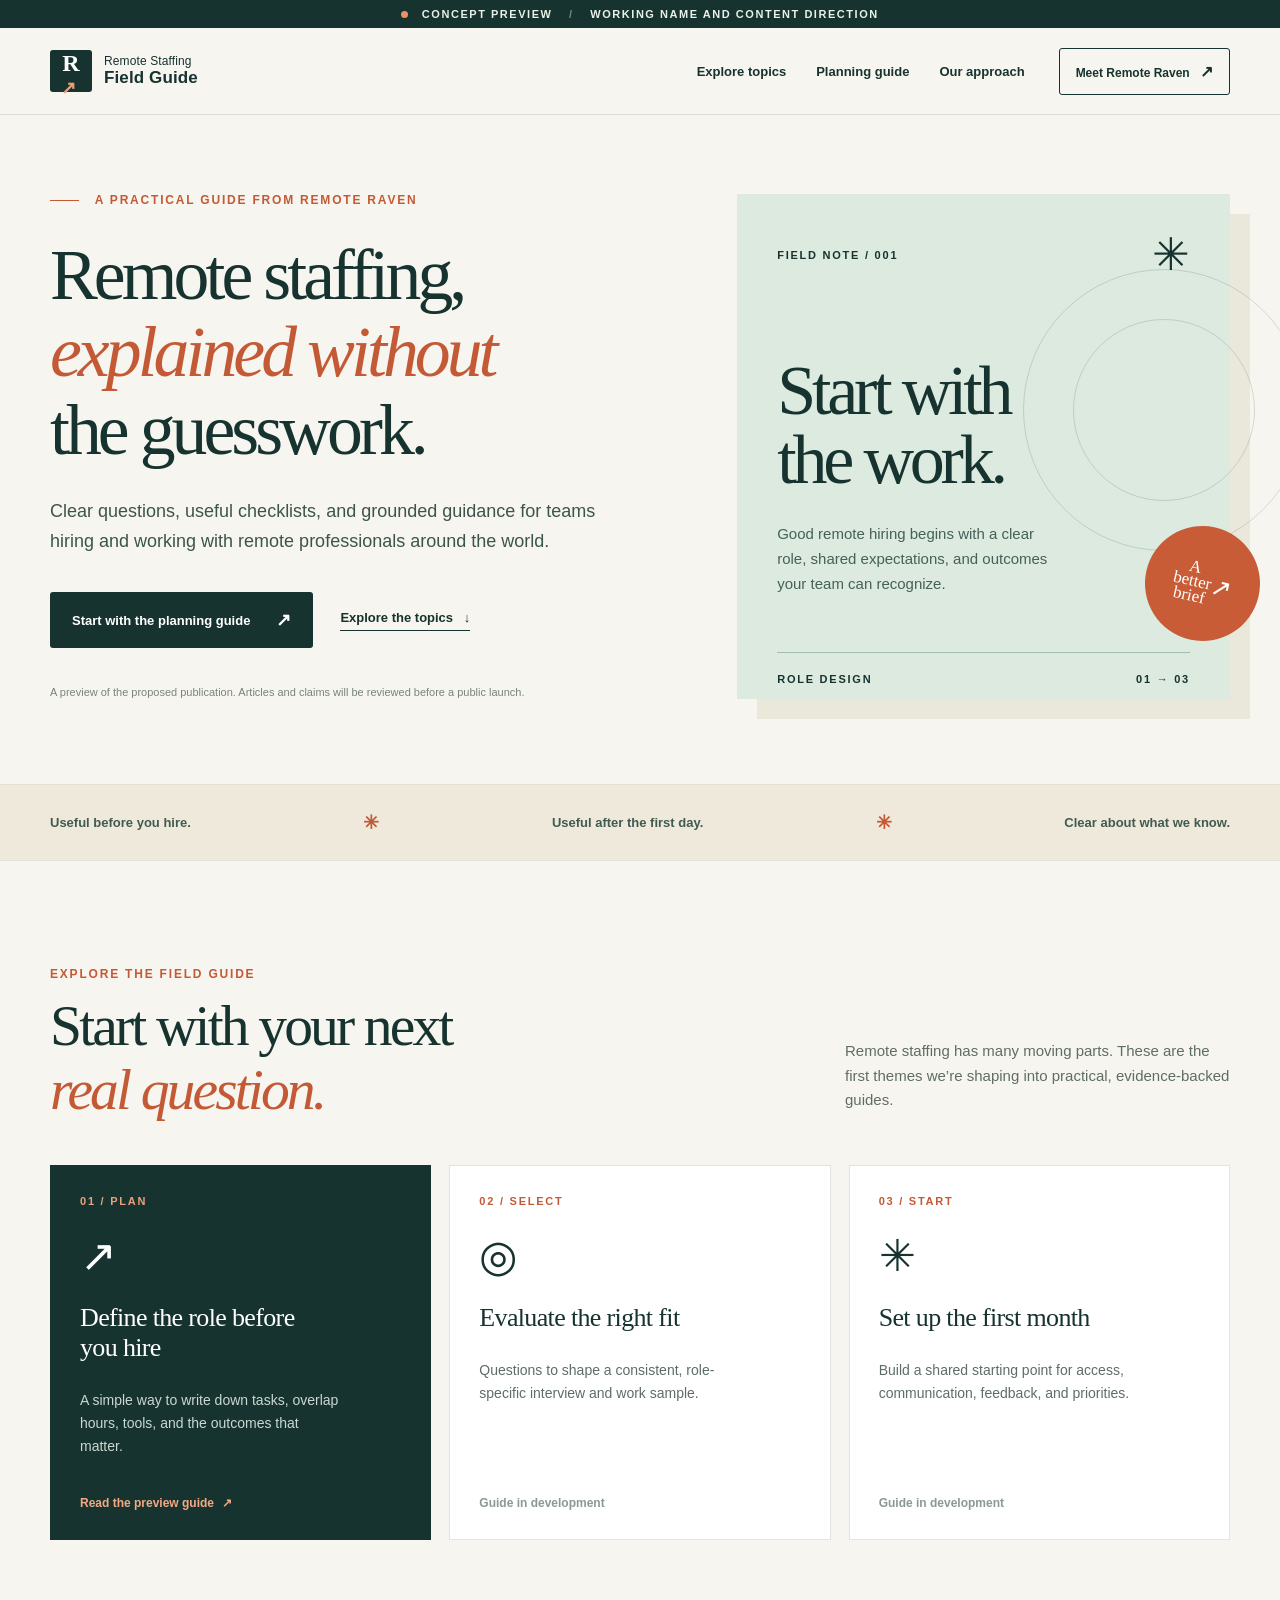
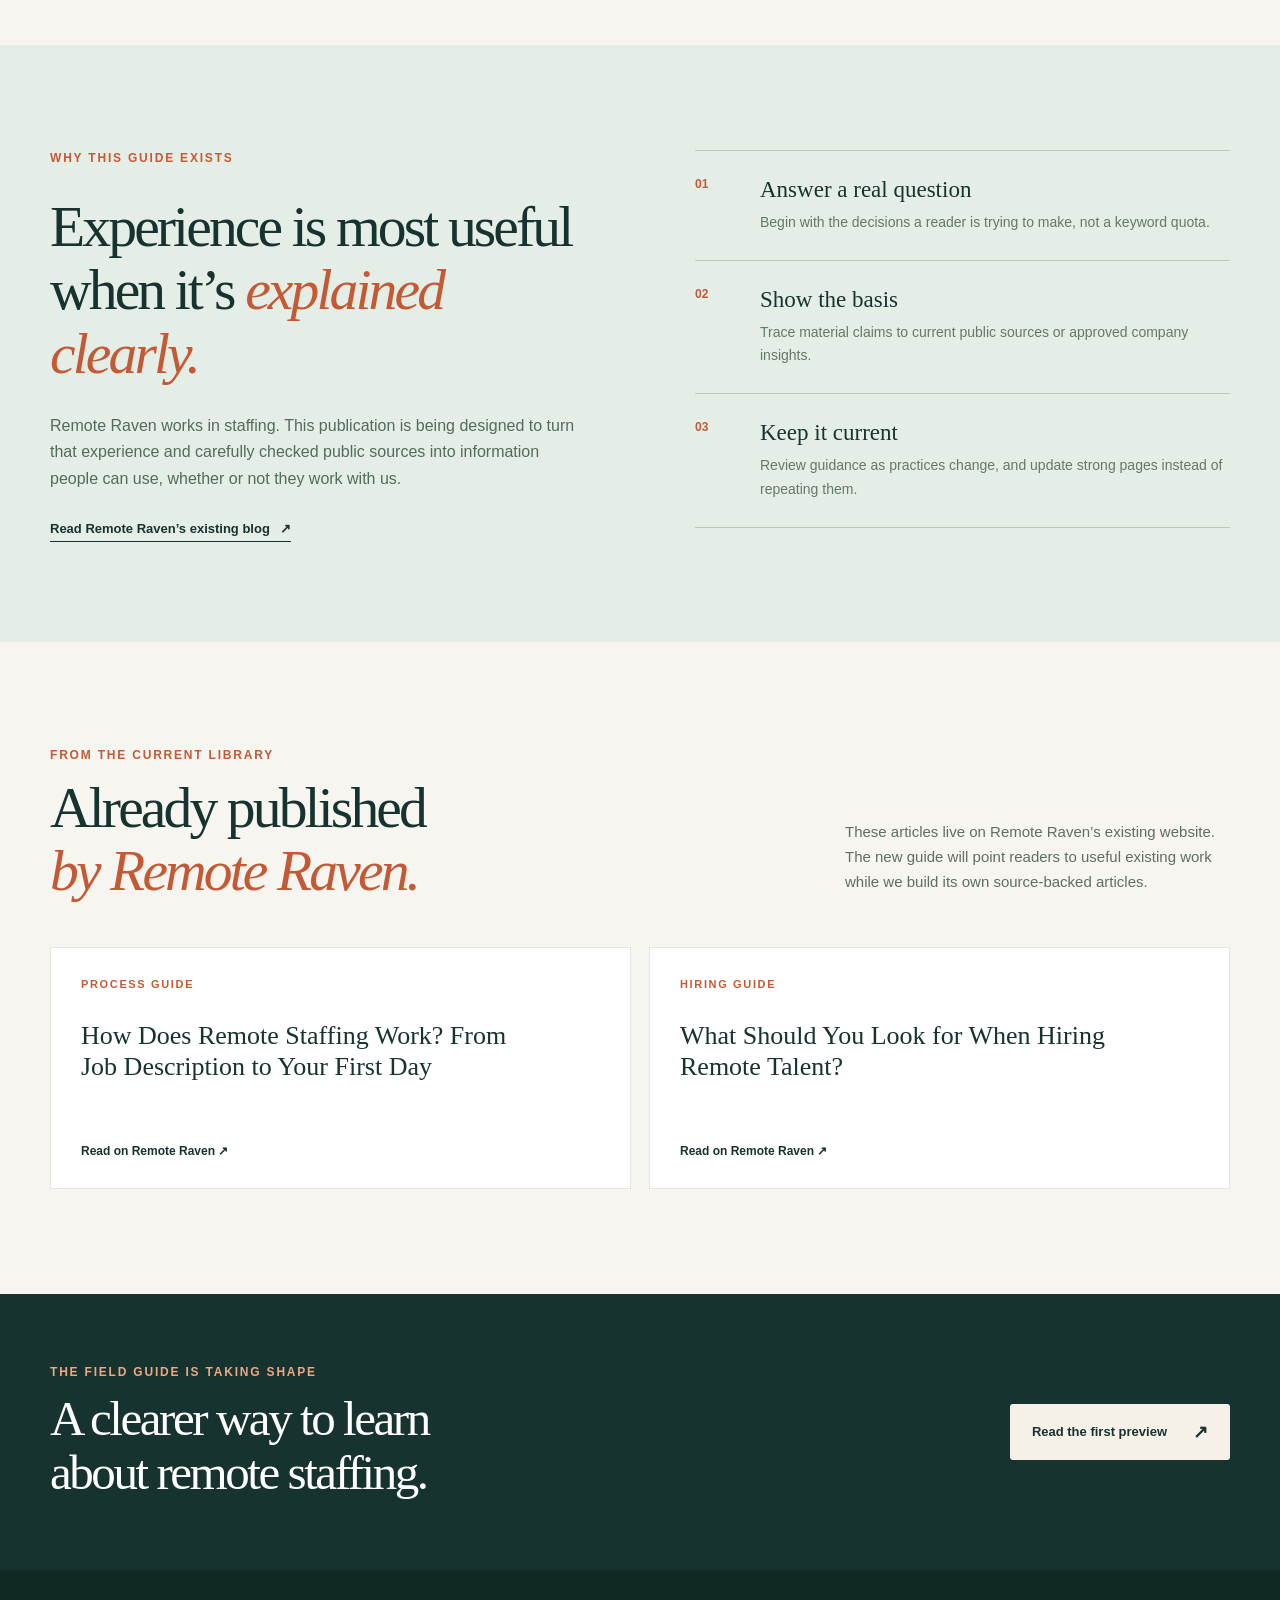
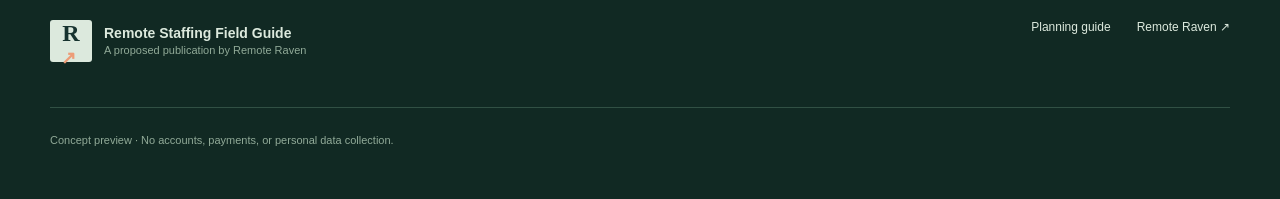
==== index.html @ f3cec759 "Build field guide concept preview" ====
<!doctype html>
<html lang="en">
<head>
  <meta charset="utf-8">
  <meta name="viewport" content="width=device-width, initial-scale=1">
  <meta name="robots" content="noindex,nofollow">
  <meta name="description" content="A preview of Remote Staffing Field Guide, a practical resource from Remote Raven for planning, hiring, and supporting remote teams.">
  <meta http-equiv="Content-Security-Policy" content="default-src 'none'; style-src 'self'; img-src 'self' data:; script-src 'self'; base-uri 'none'; form-action 'none'; frame-ancestors 'none'">
  <title>Remote Staffing Field Guide — Preview</title>
  <link rel="stylesheet" href="styles.css">
  <script src="script.js" defer></script>
</head>
<body>
  <a class="skip" href="#main">Skip to content</a>
  <div class="preview-bar"><span class="dot"></span> Concept preview <span class="bar-divider">/</span> Working name and content direction</div>
  <header class="site-header">
    <div class="container header-inner">
      <a class="brand" href="index.html" aria-label="Remote Staffing Field Guide home"><span class="brand-mark">R<span>↗</span></span><span class="brand-text">Remote Staffing<br><strong>Field Guide</strong></span></a>
      <nav aria-label="Primary navigation">
        <a href="#topics">Explore topics</a>
        <a href="guide.html">Planning guide</a>
        <a href="#method">Our approach</a>
      </nav>
      <a class="nav-cta" href="https://hireremoteraven.com/">Meet Remote Raven <span aria-hidden="true">↗</span></a>
    </div>
  </header>
  <main id="main">
    <section class="hero">
      <div class="container hero-grid">
        <div class="hero-copy">
          <p class="eyebrow"><span class="eyebrow-line"></span> A practical guide from Remote Raven</p>
          <h1>Remote staffing,<br><em>explained without</em><br>the guesswork.</h1>
          <p class="lead">Clear questions, useful checklists, and grounded guidance for teams hiring and working with remote professionals around the world.</p>
          <div class="hero-actions"><a class="button button-dark" href="guide.html">Start with the planning guide <span aria-hidden="true">↗</span></a><a class="text-link" href="#topics">Explore the topics <span aria-hidden="true">↓</span></a></div>
          <p class="hero-note">A preview of the proposed publication. Articles and claims will be reviewed before a public launch.</p>
        </div>
        <div class="hero-visual" aria-label="Illustration of a remote hiring plan">
          <div class="visual-top"><span class="small-label">FIELD NOTE  /  001</span><span class="visual-sun" aria-hidden="true">✳</span></div>
          <div class="visual-title">Start with<br>the work.</div>
          <p>Good remote hiring begins with a clear role, shared expectations, and outcomes your team can recognize.</p>
          <div class="visual-rule"></div>
          <div class="visual-bottom"><span>ROLE DESIGN</span><span>01 → 03</span></div>
          <div class="visual-sticker" aria-hidden="true">A<br>better<br>brief<br><span>↗</span></div>
        </div>
      </div>
    </section>
    <section class="intro-strip" aria-label="Editorial promise"><div class="container strip-inner"><span>Useful before you hire.</span><span class="strip-icon" aria-hidden="true">✳</span><span>Useful after the first day.</span><span class="strip-icon" aria-hidden="true">✳</span><span>Clear about what we know.</span></div></section>
    <section class="section topics" id="topics">
      <div class="container">
        <div class="section-heading"><div><p class="eyebrow">Explore the field guide</p><h2>Start with your next<br><em>real question.</em></h2></div><p>Remote staffing has many moving parts. These are the first themes we’re shaping into practical, evidence-backed guides.</p></div>
        <div class="topic-grid">
          <a class="topic-card topic-card-feature" href="guide.html"><span class="card-number">01 / PLAN</span><div class="card-icon" aria-hidden="true">↗</div><h3>Define the role before you hire</h3><p>A simple way to write down tasks, overlap hours, tools, and the outcomes that matter.</p><span class="card-link">Read the preview guide <span aria-hidden="true">↗</span></span></a>
          <div class="topic-card"><span class="card-number">02 / SELECT</span><div class="card-icon" aria-hidden="true">◎</div><h3>Evaluate the right fit</h3><p>Questions to shape a consistent, role-specific interview and work sample.</p><span class="card-status">Guide in development</span></div>
          <div class="topic-card"><span class="card-number">03 / START</span><div class="card-icon" aria-hidden="true">✳</div><h3>Set up the first month</h3><p>Build a shared starting point for access, communication, feedback, and priorities.</p><span class="card-status">Guide in development</span></div>
        </div>
      </div>
    </section>
    <section class="section method" id="method"><div class="container method-grid"><div><p class="eyebrow">Why this guide exists</p><h2>Experience is most useful<br>when it’s <em>explained clearly.</em></h2><p class="method-lead">Remote Raven works in staffing. This publication is being designed to turn that experience and carefully checked public sources into information people can use, whether or not they work with us.</p><a class="text-link" href="https://hireremoteraven.com/blog/">Read Remote Raven’s existing blog <span aria-hidden="true">↗</span></a></div><div class="method-list"><div><span>01</span><div><h3>Answer a real question</h3><p>Begin with the decisions a reader is trying to make, not a keyword quota.</p></div></div><div><span>02</span><div><h3>Show the basis</h3><p>Trace material claims to current public sources or approved company insights.</p></div></div><div><span>03</span><div><h3>Keep it current</h3><p>Review guidance as practices change, and update strong pages instead of repeating them.</p></div></div></div></div></section>
    <section class="section library"><div class="container"><div class="section-heading library-heading"><div><p class="eyebrow">From the current library</p><h2>Already published<br><em>by Remote Raven.</em></h2></div><p>These articles live on Remote Raven’s existing website. The new guide will point readers to useful existing work while we build its own source-backed articles.</p></div><div class="library-grid"><a href="https://hireremoteraven.com/blog/how-does-remote-staffing-work-from-job-description-to-your-first-day/" class="library-card"><span>PROCESS GUIDE</span><h3>How Does Remote Staffing Work? From Job Description to Your First Day</h3><span class="external">Read on Remote Raven ↗</span></a><a href="https://hireremoteraven.com/blog/what-should-you-look-for-when-hiring-remote-talent-10-qualities-that-matter/" class="library-card"><span>HIRING GUIDE</span><h3>What Should You Look for When Hiring Remote Talent?</h3><span class="external">Read on Remote Raven ↗</span></a></div></div></section>
    <section class="closing"><div class="container closing-inner"><div><p class="eyebrow">The field guide is taking shape</p><h2>A clearer way to learn<br>about remote staffing.</h2></div><a class="button button-light" href="guide.html">Read the first preview <span aria-hidden="true">↗</span></a></div></section>
  </main>
  <footer><div class="container footer-inner"><div class="footer-brand"><span class="brand-mark">R<span>↗</span></span><div>Remote Staffing Field Guide<br><small>A proposed publication by Remote Raven</small></div></div><div class="footer-links"><a href="guide.html">Planning guide</a><a href="https://hireremoteraven.com/">Remote Raven ↗</a></div><p>Concept preview · No accounts, payments, or personal data collection.</p></div></footer>
</body>
</html>
---- styles.css ----
:root{--ink:#17332f;--muted:#5e6d66;--paper:#f7f5ef;--cream:#eee9db;--line:#d9dfd5;--accent:#c35a35;--teal:#d5e9df;--white:#fff;--max:1180px}
*{box-sizing:border-box}html{scroll-behavior:smooth}body{margin:0;background:var(--paper);color:var(--ink);font-family:Inter,Arial,Helvetica,sans-serif;-webkit-font-smoothing:antialiased}a{color:inherit;text-decoration:none}a:focus-visible,button:focus-visible{outline:3px solid var(--accent);outline-offset:4px}p{line-height:1.65}h1,h2,h3,p{margin-top:0}.container{width:min(var(--max),calc(100% - 64px));margin:auto}.skip{position:absolute;top:-100px;left:8px;background:#fff;padding:12px;z-index:100}.skip:focus{top:8px}.preview-bar{background:var(--ink);color:#e8f1e9;text-align:center;padding:8px 12px;font-size:11px;font-weight:700;letter-spacing:.14em;text-transform:uppercase}.dot{display:inline-block;width:7px;height:7px;border-radius:50%;background:#eb9168;margin-right:9px}.bar-divider{margin:0 12px;opacity:.45}.site-header{background:var(--paper);border-bottom:1px solid var(--line)}.header-inner{height:86px;display:flex;align-items:center;gap:34px}.brand{display:flex;align-items:center;gap:12px;white-space:nowrap}.brand-mark{width:42px;height:42px;display:grid;place-items:center;background:var(--ink);color:white;border-radius:3px;font-family:Georgia,serif;font-size:24px;font-weight:bold;letter-spacing:-5px;padding-right:5px}.brand-mark span{color:#ed9c77;font-family:Arial,sans-serif;font-size:18px;letter-spacing:0}.brand-text{font-size:12px;line-height:1.12;letter-spacing:.01em}.brand-text strong{font-size:17px}.site-header nav{display:flex;gap:30px;margin-left:auto;font-size:13px;font-weight:600}.site-header nav a:hover,.footer-links a:hover{color:var(--accent)}.nav-cta{font-size:12px;font-weight:700;border:1px solid var(--ink);padding:13px 16px;border-radius:3px;white-space:nowrap}.nav-cta:hover{background:var(--ink);color:#fff}.nav-cta span{font-size:16px;padding-left:7px}.hero{padding:77px 0 82px;overflow:hidden}.hero-grid{display:grid;grid-template-columns:1.12fr .88fr;gap:60px;align-items:center}.eyebrow{font-size:12px;letter-spacing:.15em;text-transform:uppercase;font-weight:800;color:var(--accent);line-height:1.4}.eyebrow-line{display:inline-block;width:29px;height:1px;background:var(--accent);vertical-align:middle;margin-right:11px}.hero h1,.article-hero h1{font-family:Georgia,'Times New Roman',serif;font-weight:400;letter-spacing:-.055em;line-height:1.08;font-size:clamp(52px,5.6vw,78px);margin:28px 0}.hero h1 em,h2 em,.article-hero h1 em{font-weight:400;color:var(--accent)}.lead{font-size:18px;color:#3c554c;max-width:565px}.hero-actions{display:flex;align-items:center;gap:27px;margin-top:36px;flex-wrap:wrap}.button{display:inline-flex;align-items:center;justify-content:space-between;gap:26px;padding:17px 22px;border-radius:3px;font-size:13px;font-weight:700}.button span{font-size:18px}.button-dark{background:var(--ink);color:white}.button-dark:hover{background:#285449}.button-light{background:#f5f1e8;color:var(--ink)}.button-light:hover{background:white}.text-link{border-bottom:1px solid currentColor;padding-bottom:5px;font-size:13px;font-weight:750}.text-link:hover{color:var(--accent)}.text-link span{padding-left:7px}.hero-note{font-size:11px;color:#77847c;margin:35px 0 0}.hero-visual{height:505px;background:#dceadf;position:relative;padding:38px 40px;box-shadow:20px 20px 0 #eae8db;overflow:visible}.hero-visual:before{content:"";position:absolute;width:280px;height:280px;border-radius:50%;border:1px solid rgba(24,68,59,.16);top:75px;right:-75px}.hero-visual:after{content:"";position:absolute;width:180px;height:180px;border-radius:50%;border:1px solid rgba(24,68,59,.16);top:125px;right:-25px}.visual-top,.visual-bottom{display:flex;justify-content:space-between;align-items:center}.small-label,.visual-bottom{font-size:11px;font-weight:800;letter-spacing:.16em}.visual-sun{font-size:45px;line-height:1}.visual-title{font-family:Georgia,serif;font-size:70px;line-height:.98;letter-spacing:-.06em;margin-top:80px;position:relative;z-index:1}.hero-visual p{position:relative;z-index:1;max-width:290px;font-size:15px;color:#456159;margin-top:28px}.visual-rule{height:1px;background:#a4bdb0;margin-top:55px}.visual-bottom{margin-top:20px}.visual-sticker{position:absolute;right:-30px;bottom:58px;width:115px;height:115px;border-radius:50%;background:#c75c37;color:#fff;display:flex;align-items:center;justify-content:center;text-align:center;transform:rotate(13deg);font-family:Georgia,serif;font-size:17px;line-height:.85;z-index:2}.visual-sticker span{font-size:25px}.intro-strip{background:var(--cream);border-top:1px solid #e4e2d8;border-bottom:1px solid #e4e2d8}.strip-inner{min-height:75px;display:flex;align-items:center;justify-content:space-between;gap:14px;color:#415b50;font-size:13px;font-weight:650}.strip-icon{font-size:19px;color:var(--accent)}.section{padding:105px 0}.section-heading{display:flex;align-items:end;justify-content:space-between;gap:60px;margin-bottom:44px}.section-heading h2,.method h2,.closing h2{font-family:Georgia,serif;font-weight:400;letter-spacing:-.05em;font-size:clamp(40px,4.5vw,61px);line-height:1.1;margin-bottom:0}.section-heading>p{max-width:385px;font-size:15px;color:var(--muted);margin:0 0 8px}.topic-grid{display:grid;grid-template-columns:repeat(3,1fr);gap:18px}.topic-card{min-height:352px;background:#fff;border:1px solid #e3e5df;padding:29px;display:flex;flex-direction:column;transition:transform .18s,box-shadow .18s}.topic-card:hover{transform:translateY(-4px);box-shadow:0 14px 30px #17332f12}.topic-card-feature{background:var(--ink);color:#fff;border-color:var(--ink)}.card-number{font-size:11px;font-weight:800;letter-spacing:.16em;color:var(--accent)}.topic-card-feature .card-number{color:#eba07c}.card-icon{font-family:Georgia,serif;font-size:44px;margin:28px 0 24px;line-height:1}.topic-card h3{font-family:Georgia,serif;font-size:26px;font-weight:400;line-height:1.15;letter-spacing:-.025em;max-width:250px}.topic-card p{font-size:14px;color:var(--muted);max-width:260px}.topic-card-feature p{color:#c9d8d1}.card-link,.card-status{margin-top:auto;padding-top:24px;font-size:12px;font-weight:750}.card-link{color:#f3a985}.card-link span{padding-left:5px}.card-status{color:#8b9990}.method{background:#e5eee6}.method-grid{display:grid;grid-template-columns:1fr 1fr;gap:110px}.method h2{margin:28px 0}.method-lead{color:#526b5e;font-size:16px;max-width:530px;margin-bottom:27px}.method-list{border-top:1px solid #b9cbbd}.method-list>div{display:grid;grid-template-columns:50px 1fr;padding:26px 0;border-bottom:1px solid #b9cbbd;gap:15px}.method-list span{font-size:12px;font-weight:800;color:var(--accent)}.method-list h3{font-family:Georgia,serif;font-size:23px;font-weight:400;margin-bottom:8px}.method-list p{color:#64786a;font-size:14px;margin:0}.library-grid{display:grid;grid-template-columns:1fr 1fr;gap:18px}.library-card{background:#fff;border:1px solid #e3e5df;min-height:242px;padding:30px;display:flex;flex-direction:column}.library-card:hover{border-color:var(--accent)}.library-card>span:first-child{color:var(--accent);letter-spacing:.15em;font-size:11px;font-weight:800}.library-card h3{font-family:Georgia,serif;font-size:26px;line-height:1.2;font-weight:400;max-width:460px;margin:30px 0}.library-card .external{font-size:12px;font-weight:750;margin-top:auto}.closing{background:var(--ink);color:#fff;padding:70px 0}.closing-inner{display:flex;justify-content:space-between;align-items:center;gap:40px}.closing .eyebrow{color:#eda984}.closing h2{font-size:49px}footer{background:#112923;color:#dce9dd;padding:50px 0}.footer-inner{display:grid;grid-template-columns:1fr auto;gap:20px;align-items:start}.footer-brand{display:flex;align-items:center;gap:12px;font-size:14px;font-weight:700}.footer-brand .brand-mark{background:#dce9dd;color:#17332f}.footer-brand small{font-size:11px;font-weight:400;color:#91aa98}.footer-links{display:flex;gap:26px;font-size:12px}.footer-inner>p{grid-column:1/-1;color:#91aa98;font-size:11px;margin:25px 0 0;border-top:1px solid #315044;padding-top:23px}
.article-hero{background:#e5eee6;padding:55px 0 80px}.back-link{font-size:12px;font-weight:700;color:#4d685a}.back-link:hover{color:var(--accent)}.article-head-grid{display:grid;grid-template-columns:1.35fr .65fr;gap:80px;align-items:end;margin-top:55px}.article-hero h1{font-size:clamp(58px,6vw,86px);margin:20px 0}.article-hero .lead{max-width:650px}.article-aside{background:#f9f8f0;padding:28px;border-top:4px solid var(--accent);margin-bottom:8px}.article-aside p{font-family:Georgia,serif;font-size:24px;line-height:1.3;margin:34px 0}.article-aside>span:last-child{font-size:11px;color:#75857a}.article-layout{display:grid;grid-template-columns:230px minmax(0,720px);gap:80px;align-items:start;padding-top:72px;padding-bottom:120px}.article-nav{position:sticky;top:30px;display:flex;flex-direction:column;gap:16px}.article-nav>span{font-size:10px;font-weight:800;letter-spacing:.15em;color:var(--accent);margin-bottom:9px}.article-nav a{font-size:12px;font-weight:700;color:#5c6f61}.article-nav a:hover{color:var(--accent)}.article-body{font-size:16px;line-height:1.8;color:#40584b}.draft-note{background:#f5e8d8;border-left:3px solid var(--accent);padding:14px 18px;font-size:12px;line-height:1.55;margin-bottom:35px}.article-intro{font-family:Georgia,serif;color:var(--ink);font-size:25px;line-height:1.45;margin-bottom:65px}.article-body section{padding:44px 0 54px;border-top:1px solid #d6ded4;scroll-margin-top:40px}.section-kicker{font-size:11px;color:var(--accent);font-weight:800;letter-spacing:.16em}.article-body h2{font-family:Georgia,serif;font-size:40px;letter-spacing:-.04em;font-weight:400;color:var(--ink);line-height:1.15;margin:17px 0 20px}.article-body p{margin-bottom:20px}.example-box{background:#e7eee6;padding:24px 28px;margin-top:30px}.example-box span{font-size:10px;font-weight:800;letter-spacing:.16em;color:var(--accent)}.example-box p{font-family:Georgia,serif;font-size:20px;line-height:1.45;color:var(--ink);margin:11px 0 0}.checklist{list-style:none;padding:0;margin:25px 0}.checklist li{border-top:1px solid #d9e0d7;padding:15px 0;display:flex;align-items:baseline;gap:16px}.checklist li:last-child{border-bottom:1px solid #d9e0d7}.checklist li span{color:var(--accent);font-weight:800}.article-end{background:var(--ink);color:#fff;padding:30px;margin-top:5px}.article-end p{font-family:Georgia,serif;font-size:21px;margin:0 0 12px}.article-end .text-link{color:#f1ad8b}
@media(max-width:1000px){.site-header nav{gap:14px}.hero-grid{gap:35px}.hero-visual{height:470px}.visual-title{font-size:60px}.method-grid{gap:50px}.article-layout{gap:40px}}
@media(max-width:760px){.container{width:min(100% - 36px,var(--max))}.header-inner{height:auto;min-height:72px;flex-wrap:wrap;padding:14px 0}.site-header nav{order:3;width:100%;justify-content:space-between;margin:2px 0 0;gap:12px;font-size:11px}.nav-cta{margin-left:auto;padding:10px;font-size:11px}.hero{padding:56px 0 65px}.hero-grid{grid-template-columns:1fr;gap:45px}.hero h1{font-size:clamp(49px,11vw,70px)}.hero-visual{width:calc(100% - 20px);height:430px;box-shadow:16px 16px 0 #eae8db}.visual-title{margin-top:62px}.visual-sticker{right:-20px}.strip-inner{font-size:11px;flex-wrap:wrap;justify-content:center;padding:18px 0;text-align:center}.strip-icon:last-of-type{display:none}.section{padding:70px 0}.section-heading{display:block}.section-heading>p{margin-top:23px}.topic-grid,.library-grid,.method-grid,.article-head-grid,.article-layout{grid-template-columns:1fr}.topic-card{min-height:310px}.method-grid{gap:35px}.closing-inner{align-items:start;flex-direction:column}.closing h2{font-size:42px}.article-hero{padding:35px 0 55px}.article-head-grid{gap:28px;margin-top:36px}.article-aside{max-width:420px}.article-layout{padding-top:44px;gap:35px}.article-nav{position:static;border-bottom:1px solid var(--line);padding-bottom:20px}.footer-inner{grid-template-columns:1fr}.footer-links{margin-top:15px}}
@media(max-width:480px){.preview-bar{font-size:9px}.brand-text{font-size:10px}.brand-text strong{font-size:14px}.brand-mark{width:36px;height:36px;font-size:21px}.nav-cta{font-size:0;padding:8px 11px}.nav-cta span{font-size:19px;padding:0}.hero h1,.article-hero h1{font-size:46px}.lead{font-size:16px}.hero-actions{align-items:flex-start;flex-direction:column;gap:25px}.hero-visual{height:410px;padding:30px}.visual-title{font-size:55px}.visual-rule{margin-top:42px}.section-heading h2,.method h2{font-size:42px}.article-body h2{font-size:35px}}
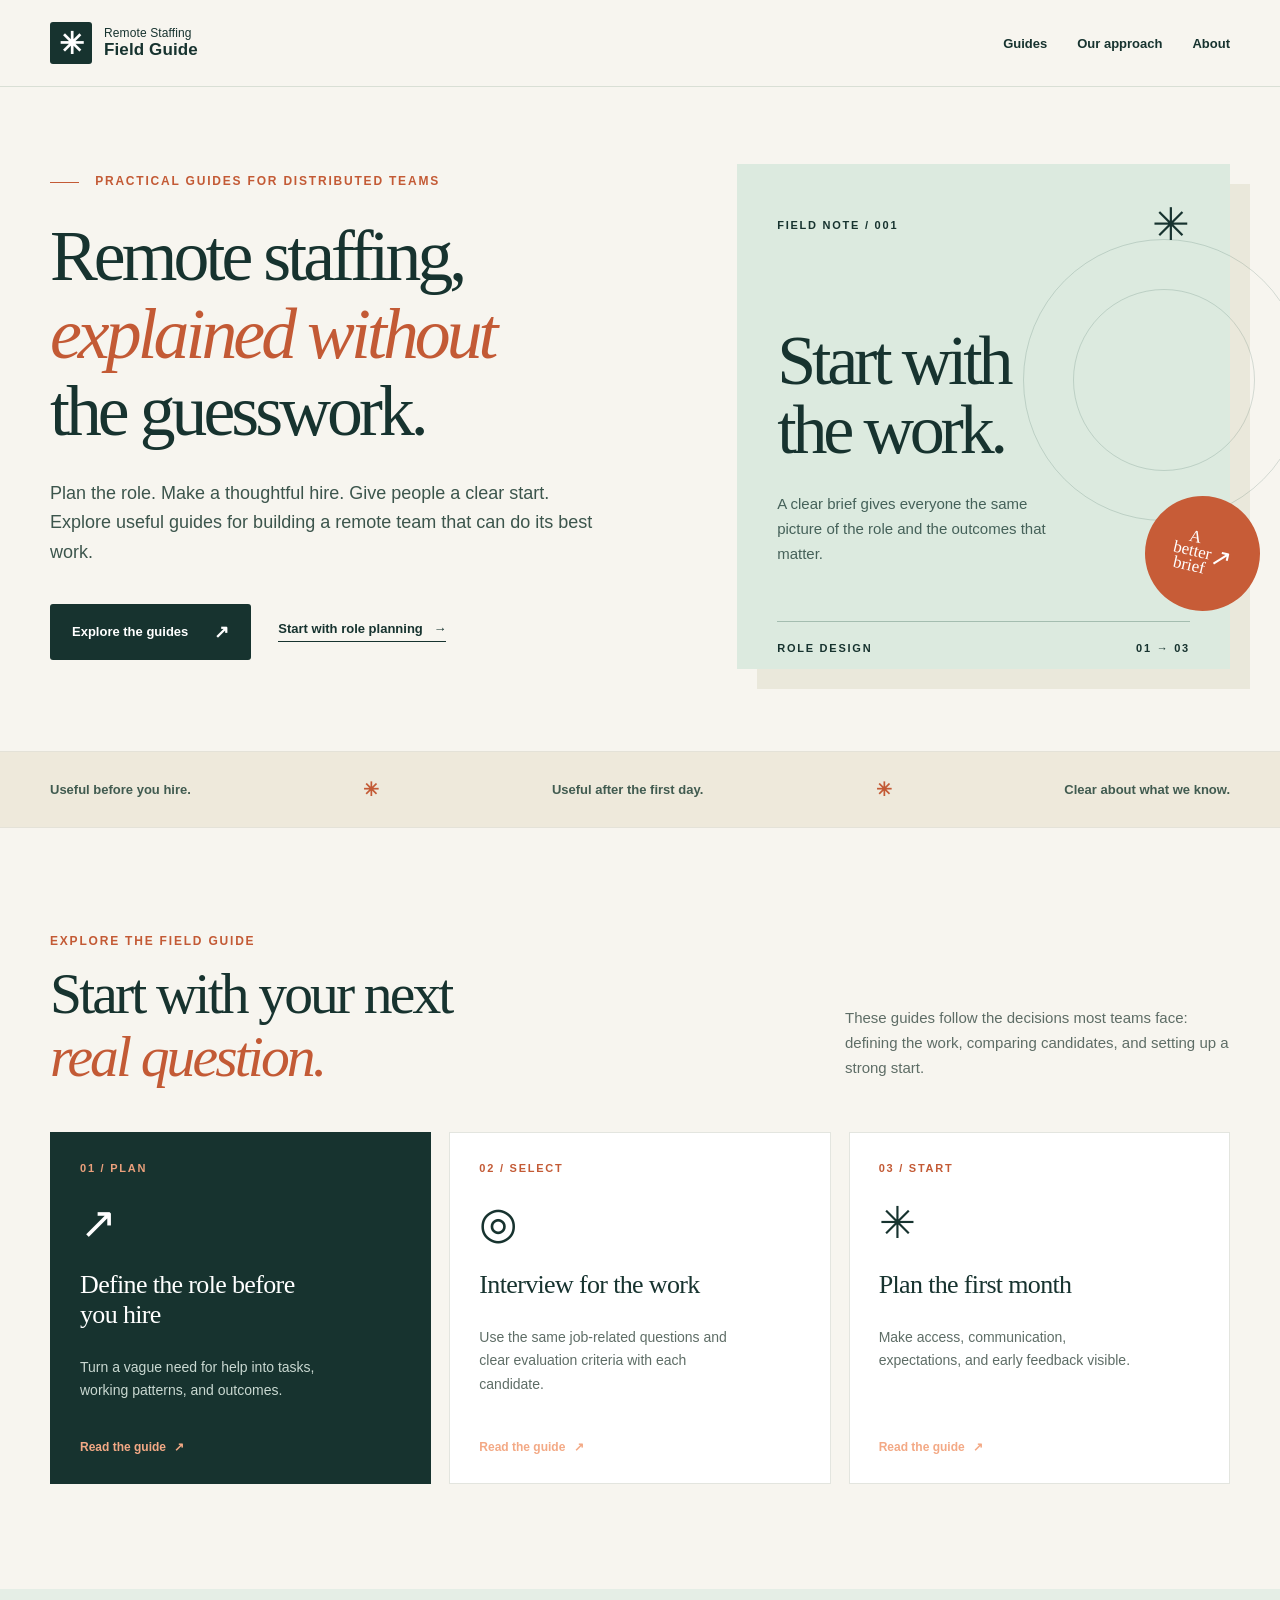
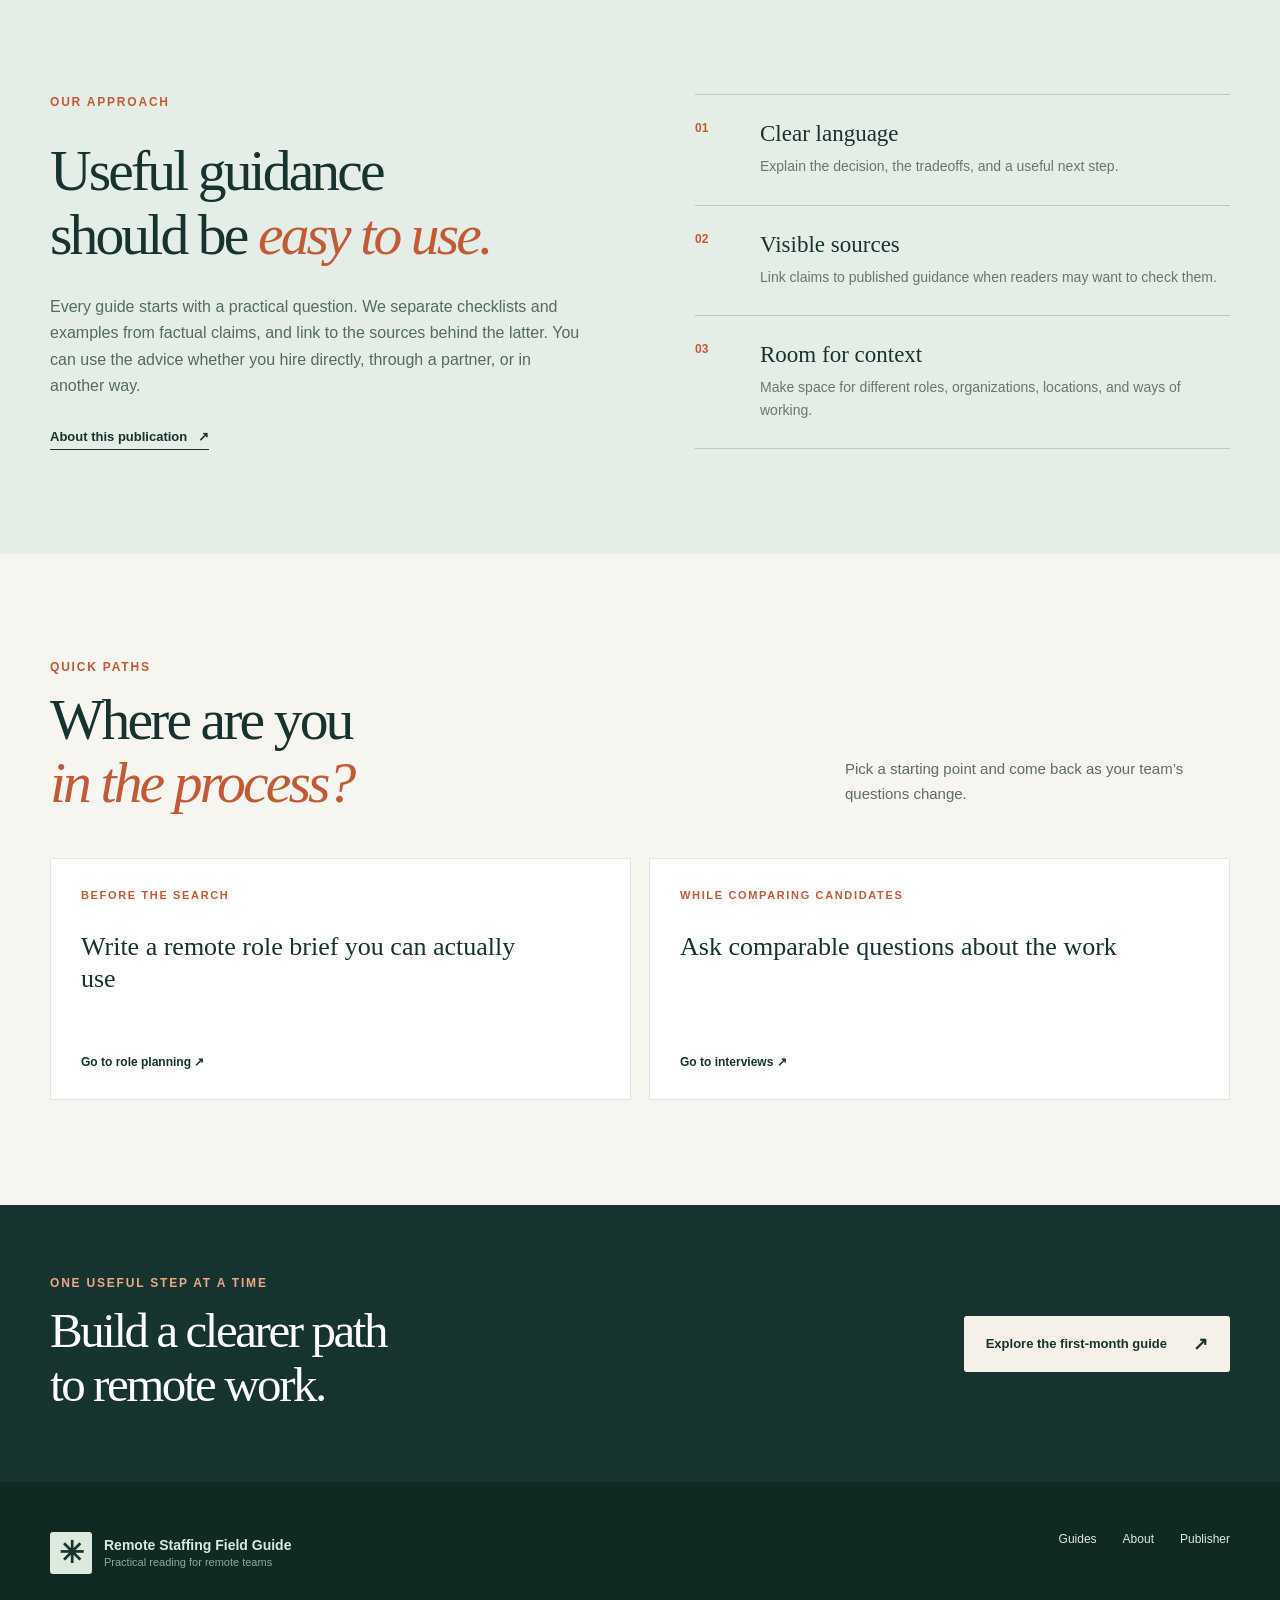
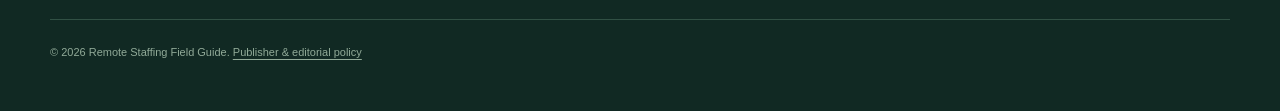
==== commit d303ba22: "Make field guide a standalone public publication" ====
--- a/index.html
+++ b/index.html
@@ -3,41 +3,38 @@
 <head>
   <meta charset="utf-8">
   <meta name="viewport" content="width=device-width, initial-scale=1">
-  <meta name="robots" content="noindex,nofollow">
-  <meta name="description" content="A preview of Remote Staffing Field Guide, a practical resource from Remote Raven for planning, hiring, and supporting remote teams.">
-  <meta http-equiv="Content-Security-Policy" content="default-src 'none'; style-src 'self'; img-src 'self' data:; script-src 'self'; base-uri 'none'; form-action 'none'; frame-ancestors 'none'">
-  <title>Remote Staffing Field Guide — Preview</title>
+  <meta name="description" content="Practical guides to planning, hiring, and supporting remote teams. Clear advice and source-backed reading for employers working across locations.">
+  <meta http-equiv="Content-Security-Policy" content="default-src 'none'; style-src 'self'; img-src 'self' data:; script-src 'self'; base-uri 'none'; form-action 'none'">
+  <title>Remote Staffing Field Guide | Practical guides for remote teams</title>
+  <link rel="icon" href="favicon.svg" type="image/svg+xml">
   <link rel="stylesheet" href="styles.css">
   <script src="script.js" defer></script>
 </head>
 <body>
   <a class="skip" href="#main">Skip to content</a>
-  <div class="preview-bar"><span class="dot"></span> Concept preview <span class="bar-divider">/</span> Working name and content direction</div>
   <header class="site-header">
     <div class="container header-inner">
-      <a class="brand" href="index.html" aria-label="Remote Staffing Field Guide home"><span class="brand-mark">R<span>↗</span></span><span class="brand-text">Remote Staffing<br><strong>Field Guide</strong></span></a>
+      <a class="brand" href="index.html" aria-label="Remote Staffing Field Guide home"><span class="brand-mark" aria-hidden="true">✳</span><span class="brand-text">Remote Staffing<br><strong>Field Guide</strong></span></a>
       <nav aria-label="Primary navigation">
-        <a href="#topics">Explore topics</a>
-        <a href="guide.html">Planning guide</a>
-        <a href="#method">Our approach</a>
+        <a href="#guides">Guides</a>
+        <a href="#approach">Our approach</a>
+        <a href="about.html">About</a>
       </nav>
-      <a class="nav-cta" href="https://hireremoteraven.com/">Meet Remote Raven <span aria-hidden="true">↗</span></a>
     </div>
   </header>
   <main id="main">
     <section class="hero">
       <div class="container hero-grid">
         <div class="hero-copy">
-          <p class="eyebrow"><span class="eyebrow-line"></span> A practical guide from Remote Raven</p>
+          <p class="eyebrow"><span class="eyebrow-line"></span> Practical guides for distributed teams</p>
           <h1>Remote staffing,<br><em>explained without</em><br>the guesswork.</h1>
-          <p class="lead">Clear questions, useful checklists, and grounded guidance for teams hiring and working with remote professionals around the world.</p>
-          <div class="hero-actions"><a class="button button-dark" href="guide.html">Start with the planning guide <span aria-hidden="true">↗</span></a><a class="text-link" href="#topics">Explore the topics <span aria-hidden="true">↓</span></a></div>
-          <p class="hero-note">A preview of the proposed publication. Articles and claims will be reviewed before a public launch.</p>
+          <p class="lead">Plan the role. Make a thoughtful hire. Give people a clear start. Explore useful guides for building a remote team that can do its best work.</p>
+          <div class="hero-actions"><a class="button button-dark" href="#guides">Explore the guides <span aria-hidden="true">↗</span></a><a class="text-link" href="guide.html">Start with role planning <span aria-hidden="true">→</span></a></div>
         </div>
-        <div class="hero-visual" aria-label="Illustration of a remote hiring plan">
+        <div class="hero-visual" aria-label="Illustration of a remote role plan">
           <div class="visual-top"><span class="small-label">FIELD NOTE  /  001</span><span class="visual-sun" aria-hidden="true">✳</span></div>
           <div class="visual-title">Start with<br>the work.</div>
-          <p>Good remote hiring begins with a clear role, shared expectations, and outcomes your team can recognize.</p>
+          <p>A clear brief gives everyone the same picture of the role and the outcomes that matter.</p>
           <div class="visual-rule"></div>
           <div class="visual-bottom"><span>ROLE DESIGN</span><span>01 → 03</span></div>
           <div class="visual-sticker" aria-hidden="true">A<br>better<br>brief<br><span>↗</span></div>
@@ -45,20 +42,20 @@
       </div>
     </section>
     <section class="intro-strip" aria-label="Editorial promise"><div class="container strip-inner"><span>Useful before you hire.</span><span class="strip-icon" aria-hidden="true">✳</span><span>Useful after the first day.</span><span class="strip-icon" aria-hidden="true">✳</span><span>Clear about what we know.</span></div></section>
-    <section class="section topics" id="topics">
+    <section class="section topics" id="guides">
       <div class="container">
-        <div class="section-heading"><div><p class="eyebrow">Explore the field guide</p><h2>Start with your next<br><em>real question.</em></h2></div><p>Remote staffing has many moving parts. These are the first themes we’re shaping into practical, evidence-backed guides.</p></div>
+        <div class="section-heading"><div><p class="eyebrow">Explore the field guide</p><h2>Start with your next<br><em>real question.</em></h2></div><p>These guides follow the decisions most teams face: defining the work, comparing candidates, and setting up a strong start.</p></div>
         <div class="topic-grid">
-          <a class="topic-card topic-card-feature" href="guide.html"><span class="card-number">01 / PLAN</span><div class="card-icon" aria-hidden="true">↗</div><h3>Define the role before you hire</h3><p>A simple way to write down tasks, overlap hours, tools, and the outcomes that matter.</p><span class="card-link">Read the preview guide <span aria-hidden="true">↗</span></span></a>
-          <div class="topic-card"><span class="card-number">02 / SELECT</span><div class="card-icon" aria-hidden="true">◎</div><h3>Evaluate the right fit</h3><p>Questions to shape a consistent, role-specific interview and work sample.</p><span class="card-status">Guide in development</span></div>
-          <div class="topic-card"><span class="card-number">03 / START</span><div class="card-icon" aria-hidden="true">✳</div><h3>Set up the first month</h3><p>Build a shared starting point for access, communication, feedback, and priorities.</p><span class="card-status">Guide in development</span></div>
+          <a class="topic-card topic-card-feature" href="guide.html"><span class="card-number">01 / PLAN</span><div class="card-icon" aria-hidden="true">↗</div><h3>Define the role before you hire</h3><p>Turn a vague need for help into tasks, working patterns, and outcomes.</p><span class="card-link">Read the guide <span aria-hidden="true">↗</span></span></a>
+          <a class="topic-card" href="interviews.html"><span class="card-number">02 / SELECT</span><div class="card-icon" aria-hidden="true">◎</div><h3>Interview for the work</h3><p>Use the same job-related questions and clear evaluation criteria with each candidate.</p><span class="card-link">Read the guide <span aria-hidden="true">↗</span></span></a>
+          <a class="topic-card" href="onboarding.html"><span class="card-number">03 / START</span><div class="card-icon" aria-hidden="true">✳</div><h3>Plan the first month</h3><p>Make access, communication, expectations, and early feedback visible.</p><span class="card-link">Read the guide <span aria-hidden="true">↗</span></span></a>
         </div>
       </div>
     </section>
-    <section class="section method" id="method"><div class="container method-grid"><div><p class="eyebrow">Why this guide exists</p><h2>Experience is most useful<br>when it’s <em>explained clearly.</em></h2><p class="method-lead">Remote Raven works in staffing. This publication is being designed to turn that experience and carefully checked public sources into information people can use, whether or not they work with us.</p><a class="text-link" href="https://hireremoteraven.com/blog/">Read Remote Raven’s existing blog <span aria-hidden="true">↗</span></a></div><div class="method-list"><div><span>01</span><div><h3>Answer a real question</h3><p>Begin with the decisions a reader is trying to make, not a keyword quota.</p></div></div><div><span>02</span><div><h3>Show the basis</h3><p>Trace material claims to current public sources or approved company insights.</p></div></div><div><span>03</span><div><h3>Keep it current</h3><p>Review guidance as practices change, and update strong pages instead of repeating them.</p></div></div></div></div></section>
-    <section class="section library"><div class="container"><div class="section-heading library-heading"><div><p class="eyebrow">From the current library</p><h2>Already published<br><em>by Remote Raven.</em></h2></div><p>These articles live on Remote Raven’s existing website. The new guide will point readers to useful existing work while we build its own source-backed articles.</p></div><div class="library-grid"><a href="https://hireremoteraven.com/blog/how-does-remote-staffing-work-from-job-description-to-your-first-day/" class="library-card"><span>PROCESS GUIDE</span><h3>How Does Remote Staffing Work? From Job Description to Your First Day</h3><span class="external">Read on Remote Raven ↗</span></a><a href="https://hireremoteraven.com/blog/what-should-you-look-for-when-hiring-remote-talent-10-qualities-that-matter/" class="library-card"><span>HIRING GUIDE</span><h3>What Should You Look for When Hiring Remote Talent?</h3><span class="external">Read on Remote Raven ↗</span></a></div></div></section>
-    <section class="closing"><div class="container closing-inner"><div><p class="eyebrow">The field guide is taking shape</p><h2>A clearer way to learn<br>about remote staffing.</h2></div><a class="button button-light" href="guide.html">Read the first preview <span aria-hidden="true">↗</span></a></div></section>
+    <section class="section method" id="approach"><div class="container method-grid"><div><p class="eyebrow">Our approach</p><h2>Useful guidance<br>should be <em>easy to use.</em></h2><p class="method-lead">Every guide starts with a practical question. We separate checklists and examples from factual claims, and link to the sources behind the latter. You can use the advice whether you hire directly, through a partner, or in another way.</p><a class="text-link" href="about.html">About this publication <span aria-hidden="true">↗</span></a></div><div class="method-list"><div><span>01</span><div><h3>Clear language</h3><p>Explain the decision, the tradeoffs, and a useful next step.</p></div></div><div><span>02</span><div><h3>Visible sources</h3><p>Link claims to published guidance when readers may want to check them.</p></div></div><div><span>03</span><div><h3>Room for context</h3><p>Make space for different roles, organizations, locations, and ways of working.</p></div></div></div></div></section>
+    <section class="section library"><div class="container"><div class="section-heading library-heading"><div><p class="eyebrow">Quick paths</p><h2>Where are you<br><em>in the process?</em></h2></div><p>Pick a starting point and come back as your team’s questions change.</p></div><div class="library-grid"><a href="guide.html" class="library-card"><span>BEFORE THE SEARCH</span><h3>Write a remote role brief you can actually use</h3><span class="external">Go to role planning ↗</span></a><a href="interviews.html" class="library-card"><span>WHILE COMPARING CANDIDATES</span><h3>Ask comparable questions about the work</h3><span class="external">Go to interviews ↗</span></a></div></div></section>
+    <section class="closing"><div class="container closing-inner"><div><p class="eyebrow">One useful step at a time</p><h2>Build a clearer path<br>to remote work.</h2></div><a class="button button-light" href="onboarding.html">Explore the first-month guide <span aria-hidden="true">↗</span></a></div></section>
   </main>
-  <footer><div class="container footer-inner"><div class="footer-brand"><span class="brand-mark">R<span>↗</span></span><div>Remote Staffing Field Guide<br><small>A proposed publication by Remote Raven</small></div></div><div class="footer-links"><a href="guide.html">Planning guide</a><a href="https://hireremoteraven.com/">Remote Raven ↗</a></div><p>Concept preview · No accounts, payments, or personal data collection.</p></div></footer>
+  <footer><div class="container footer-inner"><div class="footer-brand"><span class="brand-mark" aria-hidden="true">✳</span><div>Remote Staffing Field Guide<br><small>Practical reading for remote teams</small></div></div><div class="footer-links"><a href="index.html#guides">Guides</a><a href="about.html">About</a><a href="about.html#publisher">Publisher</a></div><p>© 2026 Remote Staffing Field Guide. <a href="about.html#publisher">Publisher &amp; editorial policy</a></p></div></footer>
 </body>
 </html>
--- a/styles.css
+++ b/styles.css
@@ -1,6 +1,7 @@
 :root{--ink:#17332f;--muted:#5e6d66;--paper:#f7f5ef;--cream:#eee9db;--line:#d9dfd5;--accent:#c35a35;--teal:#d5e9df;--white:#fff;--max:1180px}
 *{box-sizing:border-box}html{scroll-behavior:smooth}body{margin:0;background:var(--paper);color:var(--ink);font-family:Inter,Arial,Helvetica,sans-serif;-webkit-font-smoothing:antialiased}a{color:inherit;text-decoration:none}a:focus-visible,button:focus-visible{outline:3px solid var(--accent);outline-offset:4px}p{line-height:1.65}h1,h2,h3,p{margin-top:0}.container{width:min(var(--max),calc(100% - 64px));margin:auto}.skip{position:absolute;top:-100px;left:8px;background:#fff;padding:12px;z-index:100}.skip:focus{top:8px}.preview-bar{background:var(--ink);color:#e8f1e9;text-align:center;padding:8px 12px;font-size:11px;font-weight:700;letter-spacing:.14em;text-transform:uppercase}.dot{display:inline-block;width:7px;height:7px;border-radius:50%;background:#eb9168;margin-right:9px}.bar-divider{margin:0 12px;opacity:.45}.site-header{background:var(--paper);border-bottom:1px solid var(--line)}.header-inner{height:86px;display:flex;align-items:center;gap:34px}.brand{display:flex;align-items:center;gap:12px;white-space:nowrap}.brand-mark{width:42px;height:42px;display:grid;place-items:center;background:var(--ink);color:white;border-radius:3px;font-family:Georgia,serif;font-size:24px;font-weight:bold;letter-spacing:-5px;padding-right:5px}.brand-mark span{color:#ed9c77;font-family:Arial,sans-serif;font-size:18px;letter-spacing:0}.brand-text{font-size:12px;line-height:1.12;letter-spacing:.01em}.brand-text strong{font-size:17px}.site-header nav{display:flex;gap:30px;margin-left:auto;font-size:13px;font-weight:600}.site-header nav a:hover,.footer-links a:hover{color:var(--accent)}.nav-cta{font-size:12px;font-weight:700;border:1px solid var(--ink);padding:13px 16px;border-radius:3px;white-space:nowrap}.nav-cta:hover{background:var(--ink);color:#fff}.nav-cta span{font-size:16px;padding-left:7px}.hero{padding:77px 0 82px;overflow:hidden}.hero-grid{display:grid;grid-template-columns:1.12fr .88fr;gap:60px;align-items:center}.eyebrow{font-size:12px;letter-spacing:.15em;text-transform:uppercase;font-weight:800;color:var(--accent);line-height:1.4}.eyebrow-line{display:inline-block;width:29px;height:1px;background:var(--accent);vertical-align:middle;margin-right:11px}.hero h1,.article-hero h1{font-family:Georgia,'Times New Roman',serif;font-weight:400;letter-spacing:-.055em;line-height:1.08;font-size:clamp(52px,5.6vw,78px);margin:28px 0}.hero h1 em,h2 em,.article-hero h1 em{font-weight:400;color:var(--accent)}.lead{font-size:18px;color:#3c554c;max-width:565px}.hero-actions{display:flex;align-items:center;gap:27px;margin-top:36px;flex-wrap:wrap}.button{display:inline-flex;align-items:center;justify-content:space-between;gap:26px;padding:17px 22px;border-radius:3px;font-size:13px;font-weight:700}.button span{font-size:18px}.button-dark{background:var(--ink);color:white}.button-dark:hover{background:#285449}.button-light{background:#f5f1e8;color:var(--ink)}.button-light:hover{background:white}.text-link{border-bottom:1px solid currentColor;padding-bottom:5px;font-size:13px;font-weight:750}.text-link:hover{color:var(--accent)}.text-link span{padding-left:7px}.hero-note{font-size:11px;color:#77847c;margin:35px 0 0}.hero-visual{height:505px;background:#dceadf;position:relative;padding:38px 40px;box-shadow:20px 20px 0 #eae8db;overflow:visible}.hero-visual:before{content:"";position:absolute;width:280px;height:280px;border-radius:50%;border:1px solid rgba(24,68,59,.16);top:75px;right:-75px}.hero-visual:after{content:"";position:absolute;width:180px;height:180px;border-radius:50%;border:1px solid rgba(24,68,59,.16);top:125px;right:-25px}.visual-top,.visual-bottom{display:flex;justify-content:space-between;align-items:center}.small-label,.visual-bottom{font-size:11px;font-weight:800;letter-spacing:.16em}.visual-sun{font-size:45px;line-height:1}.visual-title{font-family:Georgia,serif;font-size:70px;line-height:.98;letter-spacing:-.06em;margin-top:80px;position:relative;z-index:1}.hero-visual p{position:relative;z-index:1;max-width:290px;font-size:15px;color:#456159;margin-top:28px}.visual-rule{height:1px;background:#a4bdb0;margin-top:55px}.visual-bottom{margin-top:20px}.visual-sticker{position:absolute;right:-30px;bottom:58px;width:115px;height:115px;border-radius:50%;background:#c75c37;color:#fff;display:flex;align-items:center;justify-content:center;text-align:center;transform:rotate(13deg);font-family:Georgia,serif;font-size:17px;line-height:.85;z-index:2}.visual-sticker span{font-size:25px}.intro-strip{background:var(--cream);border-top:1px solid #e4e2d8;border-bottom:1px solid #e4e2d8}.strip-inner{min-height:75px;display:flex;align-items:center;justify-content:space-between;gap:14px;color:#415b50;font-size:13px;font-weight:650}.strip-icon{font-size:19px;color:var(--accent)}.section{padding:105px 0}.section-heading{display:flex;align-items:end;justify-content:space-between;gap:60px;margin-bottom:44px}.section-heading h2,.method h2,.closing h2{font-family:Georgia,serif;font-weight:400;letter-spacing:-.05em;font-size:clamp(40px,4.5vw,61px);line-height:1.1;margin-bottom:0}.section-heading>p{max-width:385px;font-size:15px;color:var(--muted);margin:0 0 8px}.topic-grid{display:grid;grid-template-columns:repeat(3,1fr);gap:18px}.topic-card{min-height:352px;background:#fff;border:1px solid #e3e5df;padding:29px;display:flex;flex-direction:column;transition:transform .18s,box-shadow .18s}.topic-card:hover{transform:translateY(-4px);box-shadow:0 14px 30px #17332f12}.topic-card-feature{background:var(--ink);color:#fff;border-color:var(--ink)}.card-number{font-size:11px;font-weight:800;letter-spacing:.16em;color:var(--accent)}.topic-card-feature .card-number{color:#eba07c}.card-icon{font-family:Georgia,serif;font-size:44px;margin:28px 0 24px;line-height:1}.topic-card h3{font-family:Georgia,serif;font-size:26px;font-weight:400;line-height:1.15;letter-spacing:-.025em;max-width:250px}.topic-card p{font-size:14px;color:var(--muted);max-width:260px}.topic-card-feature p{color:#c9d8d1}.card-link,.card-status{margin-top:auto;padding-top:24px;font-size:12px;font-weight:750}.card-link{color:#f3a985}.card-link span{padding-left:5px}.card-status{color:#8b9990}.method{background:#e5eee6}.method-grid{display:grid;grid-template-columns:1fr 1fr;gap:110px}.method h2{margin:28px 0}.method-lead{color:#526b5e;font-size:16px;max-width:530px;margin-bottom:27px}.method-list{border-top:1px solid #b9cbbd}.method-list>div{display:grid;grid-template-columns:50px 1fr;padding:26px 0;border-bottom:1px solid #b9cbbd;gap:15px}.method-list span{font-size:12px;font-weight:800;color:var(--accent)}.method-list h3{font-family:Georgia,serif;font-size:23px;font-weight:400;margin-bottom:8px}.method-list p{color:#64786a;font-size:14px;margin:0}.library-grid{display:grid;grid-template-columns:1fr 1fr;gap:18px}.library-card{background:#fff;border:1px solid #e3e5df;min-height:242px;padding:30px;display:flex;flex-direction:column}.library-card:hover{border-color:var(--accent)}.library-card>span:first-child{color:var(--accent);letter-spacing:.15em;font-size:11px;font-weight:800}.library-card h3{font-family:Georgia,serif;font-size:26px;line-height:1.2;font-weight:400;max-width:460px;margin:30px 0}.library-card .external{font-size:12px;font-weight:750;margin-top:auto}.closing{background:var(--ink);color:#fff;padding:70px 0}.closing-inner{display:flex;justify-content:space-between;align-items:center;gap:40px}.closing .eyebrow{color:#eda984}.closing h2{font-size:49px}footer{background:#112923;color:#dce9dd;padding:50px 0}.footer-inner{display:grid;grid-template-columns:1fr auto;gap:20px;align-items:start}.footer-brand{display:flex;align-items:center;gap:12px;font-size:14px;font-weight:700}.footer-brand .brand-mark{background:#dce9dd;color:#17332f}.footer-brand small{font-size:11px;font-weight:400;color:#91aa98}.footer-links{display:flex;gap:26px;font-size:12px}.footer-inner>p{grid-column:1/-1;color:#91aa98;font-size:11px;margin:25px 0 0;border-top:1px solid #315044;padding-top:23px}
 .article-hero{background:#e5eee6;padding:55px 0 80px}.back-link{font-size:12px;font-weight:700;color:#4d685a}.back-link:hover{color:var(--accent)}.article-head-grid{display:grid;grid-template-columns:1.35fr .65fr;gap:80px;align-items:end;margin-top:55px}.article-hero h1{font-size:clamp(58px,6vw,86px);margin:20px 0}.article-hero .lead{max-width:650px}.article-aside{background:#f9f8f0;padding:28px;border-top:4px solid var(--accent);margin-bottom:8px}.article-aside p{font-family:Georgia,serif;font-size:24px;line-height:1.3;margin:34px 0}.article-aside>span:last-child{font-size:11px;color:#75857a}.article-layout{display:grid;grid-template-columns:230px minmax(0,720px);gap:80px;align-items:start;padding-top:72px;padding-bottom:120px}.article-nav{position:sticky;top:30px;display:flex;flex-direction:column;gap:16px}.article-nav>span{font-size:10px;font-weight:800;letter-spacing:.15em;color:var(--accent);margin-bottom:9px}.article-nav a{font-size:12px;font-weight:700;color:#5c6f61}.article-nav a:hover{color:var(--accent)}.article-body{font-size:16px;line-height:1.8;color:#40584b}.draft-note{background:#f5e8d8;border-left:3px solid var(--accent);padding:14px 18px;font-size:12px;line-height:1.55;margin-bottom:35px}.article-intro{font-family:Georgia,serif;color:var(--ink);font-size:25px;line-height:1.45;margin-bottom:65px}.article-body section{padding:44px 0 54px;border-top:1px solid #d6ded4;scroll-margin-top:40px}.section-kicker{font-size:11px;color:var(--accent);font-weight:800;letter-spacing:.16em}.article-body h2{font-family:Georgia,serif;font-size:40px;letter-spacing:-.04em;font-weight:400;color:var(--ink);line-height:1.15;margin:17px 0 20px}.article-body p{margin-bottom:20px}.example-box{background:#e7eee6;padding:24px 28px;margin-top:30px}.example-box span{font-size:10px;font-weight:800;letter-spacing:.16em;color:var(--accent)}.example-box p{font-family:Georgia,serif;font-size:20px;line-height:1.45;color:var(--ink);margin:11px 0 0}.checklist{list-style:none;padding:0;margin:25px 0}.checklist li{border-top:1px solid #d9e0d7;padding:15px 0;display:flex;align-items:baseline;gap:16px}.checklist li:last-child{border-bottom:1px solid #d9e0d7}.checklist li span{color:var(--accent);font-weight:800}.article-end{background:var(--ink);color:#fff;padding:30px;margin-top:5px}.article-end p{font-family:Georgia,serif;font-size:21px;margin:0 0 12px}.article-end .text-link{color:#f1ad8b}
+.brand-mark{font-family:Georgia,serif;font-size:30px;letter-spacing:0;padding:0}.footer-brand .brand-mark{font-size:30px}.article-body p a:not(.text-link){color:#a64729;text-decoration:underline;text-underline-offset:3px}.article-body p a:not(.text-link):hover{color:#7e321c}.source-section{background:#f0eee5;padding-left:28px!important;padding-right:28px!important}.source-section h2{font-size:32px}.source-section p{font-size:14px}.footer-inner>p a{text-decoration:underline;text-underline-offset:3px}.footer-inner>p a:hover{color:#fff}
 @media(max-width:1000px){.site-header nav{gap:14px}.hero-grid{gap:35px}.hero-visual{height:470px}.visual-title{font-size:60px}.method-grid{gap:50px}.article-layout{gap:40px}}
 @media(max-width:760px){.container{width:min(100% - 36px,var(--max))}.header-inner{height:auto;min-height:72px;flex-wrap:wrap;padding:14px 0}.site-header nav{order:3;width:100%;justify-content:space-between;margin:2px 0 0;gap:12px;font-size:11px}.nav-cta{margin-left:auto;padding:10px;font-size:11px}.hero{padding:56px 0 65px}.hero-grid{grid-template-columns:1fr;gap:45px}.hero h1{font-size:clamp(49px,11vw,70px)}.hero-visual{width:calc(100% - 20px);height:430px;box-shadow:16px 16px 0 #eae8db}.visual-title{margin-top:62px}.visual-sticker{right:-20px}.strip-inner{font-size:11px;flex-wrap:wrap;justify-content:center;padding:18px 0;text-align:center}.strip-icon:last-of-type{display:none}.section{padding:70px 0}.section-heading{display:block}.section-heading>p{margin-top:23px}.topic-grid,.library-grid,.method-grid,.article-head-grid,.article-layout{grid-template-columns:1fr}.topic-card{min-height:310px}.method-grid{gap:35px}.closing-inner{align-items:start;flex-direction:column}.closing h2{font-size:42px}.article-hero{padding:35px 0 55px}.article-head-grid{gap:28px;margin-top:36px}.article-aside{max-width:420px}.article-layout{padding-top:44px;gap:35px}.article-nav{position:static;border-bottom:1px solid var(--line);padding-bottom:20px}.footer-inner{grid-template-columns:1fr}.footer-links{margin-top:15px}}
 @media(max-width:480px){.preview-bar{font-size:9px}.brand-text{font-size:10px}.brand-text strong{font-size:14px}.brand-mark{width:36px;height:36px;font-size:21px}.nav-cta{font-size:0;padding:8px 11px}.nav-cta span{font-size:19px;padding:0}.hero h1,.article-hero h1{font-size:46px}.lead{font-size:16px}.hero-actions{align-items:flex-start;flex-direction:column;gap:25px}.hero-visual{height:410px;padding:30px}.visual-title{font-size:55px}.visual-rule{margin-top:42px}.section-heading h2,.method h2{font-size:42px}.article-body h2{font-size:35px}}
